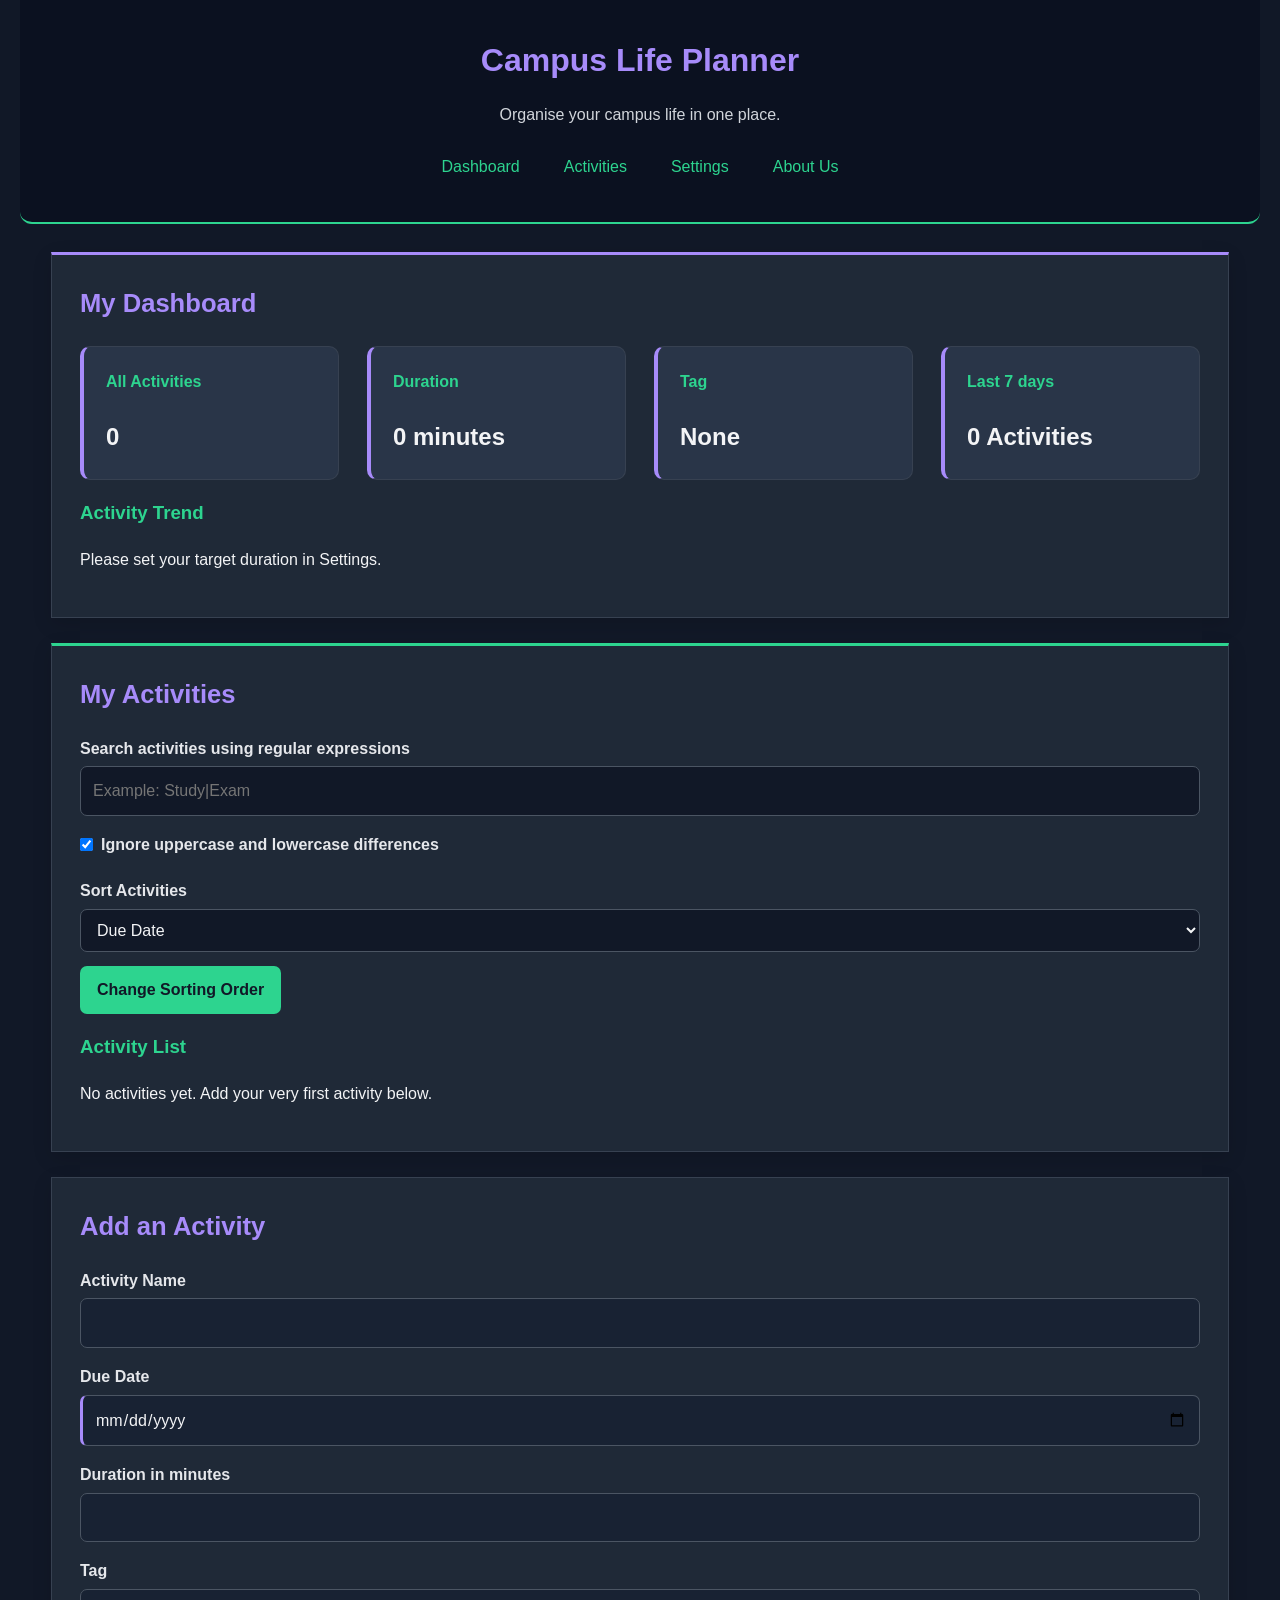
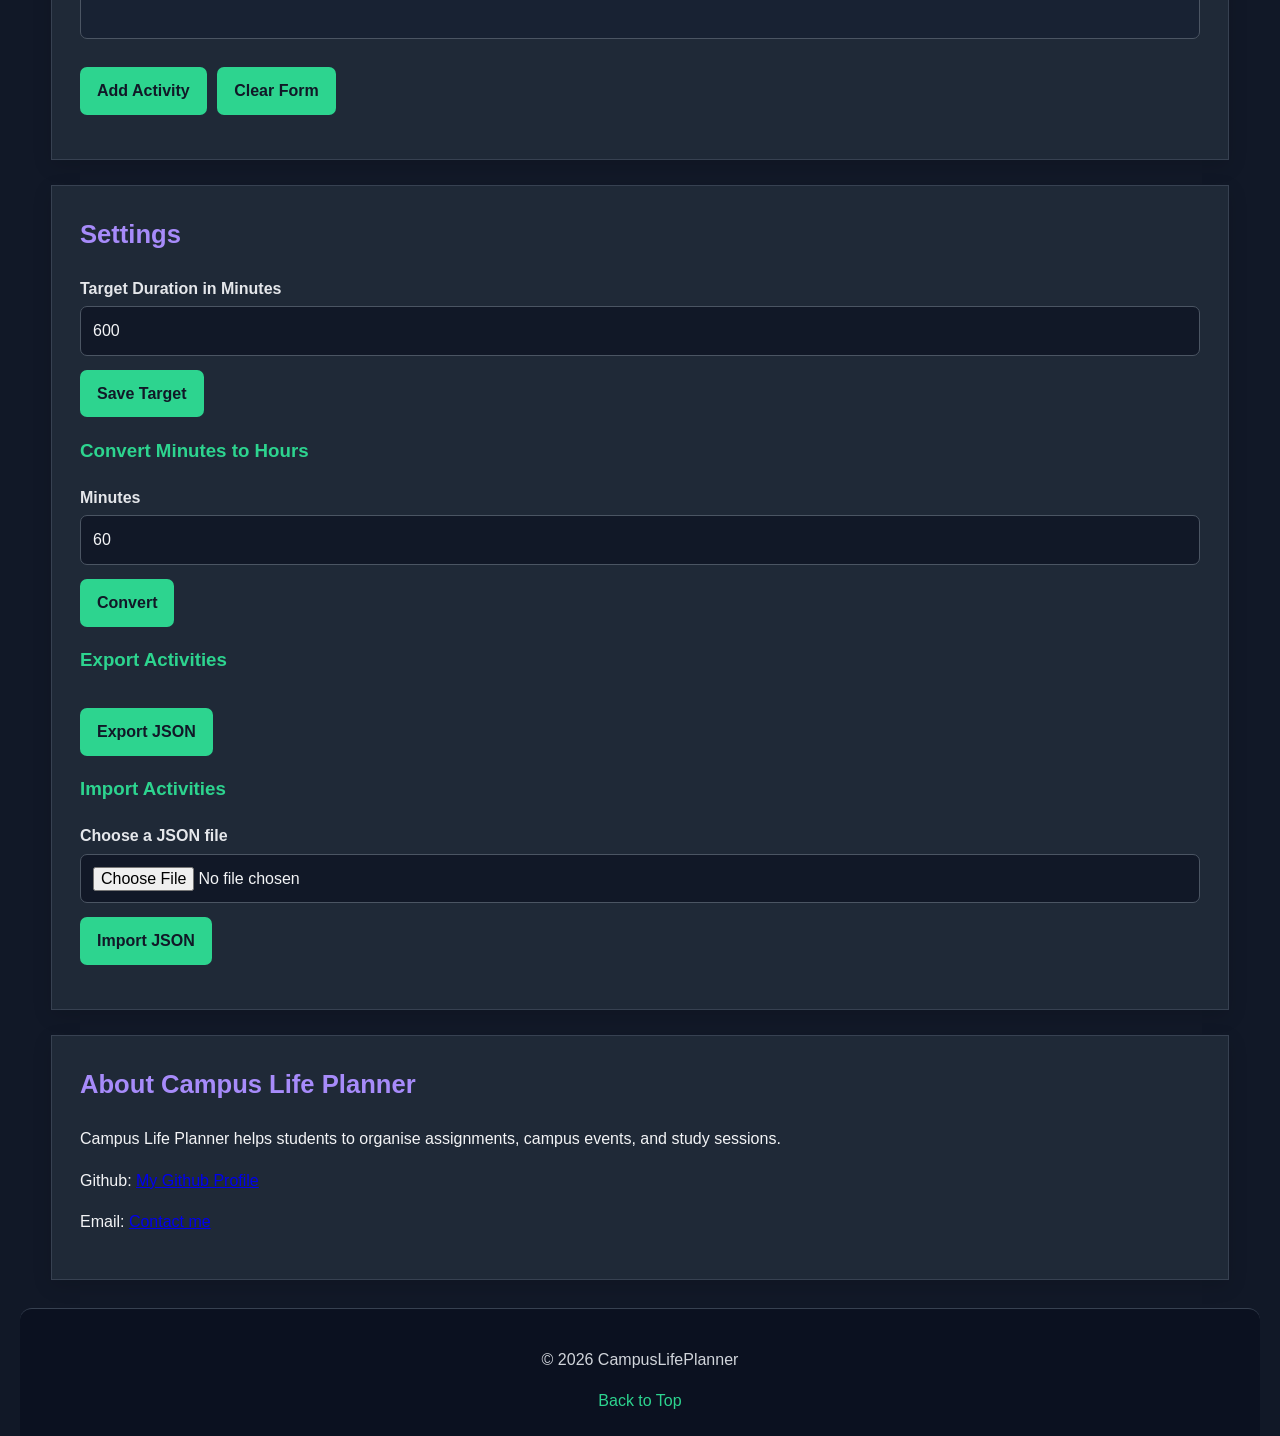
==== index.html @ 2d0b4421 "M2 done: semantic HTML and responsive CSS" ====
<!DOCTYPE html>
<html lang="en">
    <head>
        <meta charset="UTF-8">
        <meta name="viewport" content="width=device-width, initial-scale=1.0">
        <meta name="description" content="Campus Life Planner helps students record and organise tasks, events and study sessions.">
        <title>Campus Life Planner | Campus Life made easier with Campus Life Planner</title>
        <link rel="stylesheet" href="styles/style.css">
        <script src="scripts/main.js" defer></script>
    </head>
    <body>
        <a href="#main-content" class="skip-link"> Skip to main content</a>
        <header>
            <h1> Campus Life Planner</h1>
            <p>Organise your campus life in one place.</p>
            <nav>
                <a href="#dashboard">Dashboard</a>
                <a href="#activities">Activities</a>
                <a href="#settings">Settings</a>
                <a href="#about">About Us</a>
            </nav>
        </header>
        <main id="main-content">
            <section id="dashboard">
                <h2> My Dashboard</h2>
                <div class="dashboard">
                    <article>
                        <h3>All Activities</h3>
                        <p id="total-activities">0</p>
                    </article>
                    <article>
                        <h3>Duration</h3>
                        <p id="total-duration">0 minutes</p>
                    </article>
                    <article>
                        <h3>Tag</h3>
                        <p id="top-tag">None</p>
                    </article>
                    <article>
                        <h3> Last 7 days</h3>
                        <p id="week-total">0 Activities</p>
                    </article>
                </div>
                <h3>Activity Trend</h3>
                <div id="weekly-chart" class="weekly-chart"></div>
                <p id="message" role="status">Please set your target duration in Settings.</p>
            </section>
            <section id="activities">
                <h2>My Activities</h2>
                <label for="search">Search activities using regular expressions</label>
                <input type="search" id="search" placeholder="Example: Study|Exam">
                <label for="ignore-case">
                    <input type="checkbox" id="ignore-case" checked>
                    Ignore uppercase and lowercase differences
                </label>
                <p id="search-message" role="status"></p>
                <label for="sort">Sort Activities</label>
                <select id="sort">
                    <option value="dueDate">Due Date</option>
                    <option value="title">Title</option>
                    <option value="duration">Duration</option>
                </select>
                <button type="button" id="sort-order">Change Sorting Order
                </button>
                <h3>Activity List</h3>
                <div id="activity-list">
                    <p>No activities yet. Add your very first activity below.</p>
                </div>
            </section>
            <section id="form-section">
                <h2 id="form-heading">Add an Activity</h2>
                <form id="activity-form">
                    <input type="hidden" id="activity-id">
                    <label for="title">Activity Name</label>
                    <input type="text" id="title" required>
                    <p id="title-error" class="error"></p>
                    <label for="due-date">Due Date</label>
                    <input type="date" id="due-date" required>
                    <p id="date-error" class="error"></p>
                    <label for="duration">Duration in minutes</label>
                    <input type="number" id="duration" min="0" step="0.01" required>
                    <p id="duration-error" class="error"></p>
                    <label for="tag">Tag</label>
                    <input type="text" id="tag" required>
                    <p id="tag-error" class="error"></p>
                    <button type="submit" id="save-button">Add Activity</button>
                    <button type="reset">Clear Form</button>
                    <p id="form-message" role="status"></p>
                </form>
            </section>
            <section id="settings">
                <h2>Settings</h2>
                <label for="target">Target Duration in Minutes</label>
                <input type="number" id="target" min="0" value="600">
                <button type="button" id="save-target">Save Target</button>
                <h3>Convert Minutes to Hours</h3>
                <label for="minutes">Minutes</label>
                <input type="number" id="minutes" min="0" value="60">
                <button type="button" id="convert">Convert</button>
                <p id="result" role="status"></p>
                <h3>Export Activities</h3>
                <button type="button" id="export">Export JSON</button>
                <h3>Import Activities</h3>
                <label for="import-file">Choose a JSON file</label>
                <input type="file" id="import-file" accept=".json">
                <button type="button" id="import">Import JSON</button>
                <p id="import-message" role="status"></p>
            </section>
            <section id="about">
                <h2>About Campus Life Planner</h2>
                <p>Campus Life Planner helps students to organise assignments, campus events, and study sessions.</p>
                <p>Github: <a href="https://github.com/pkeza1-rgb">My Github Profile</a></p>
                <p>Email: <a href="mailto:p.keza1@alustudent.com">Contact me</a></p>
            </section>
         </main>
         <footer>
            <p>&copy; 2026 CampusLifePlanner</p>
            <a href="#main-content">Back to Top</a>
         </footer>
    </body>
</html>
---- styles/style.css ----
*{
    box-sizing:border-box;
}
html{
    scroll-behavior: smooth;
}
body{
    margin:0;
    padding:0 12px;
    font-family: Arial, sans-serif;
    background-color:#111827;
    color:#F3F4F6;
    line-height:1.6;
}
header{
    background-color:#0B1120;
    padding: 20px 20px;
    text-align:center;
    border-bottom:2px solid#2DD48F;
    border-radius:0 0 12px 12px;
}
h1{
    margin:0;
    color:#A78BFA;
    font-size:2rem;
}
header p{
    color:#D1D5DB;
}
nav{
    display:flex;
    flex-wrap:wrap;
    justify-content: center;
    gap:12px;
    margin-top:18px;
}
nav a{
    display:inline-block;
    padding:8px 12px;
    color:#2DD48F;
    text-decoration:none;
    border-radius:6px;
}
nav a:hover{
    background-color:#293548;
    color:#FFFFFF;
}
main{
    width:100%;
    max-width:1100px;
    margin:28px auto;
}
section{
    min-width:0;
    margin-bottom:25px;
    padding:24px;
    background-color:#1F2937;
    border:1px solid#374151;
    box-shadow:0 6px 18px #00000020;
}
h2{
    margin-top:0;
    color:#A78BFA;
    font-size:1.6rem;
}
h3{
    color:#2DD48F;
}
#dashboard{
    border-top:3px solid#A78BFA;
}
#activities{
    border-top:3px solid#2DD48F;
}
.dashboard{
    display:flex;
    flex-wrap:wrap;
    gap:16px;
}
.dashboard article{
    flex:1 1 200px;
    min-width:0;
    padding:18px;
    background-color:#293548;
    border:1px solid#374151;
    border-left:4px solid#A78BFA;
    border-radius:10px;
    transition: transform 0.2s ease, border-color 0.2s ease;
}
.dashboard article:hover{
    transform:translateY(-3px);
    border-left-color:#2DD48F;
}
.dashboard article h3{
    margin-top:0;
    font-size:1rem;
}
.dashboard article p{
    margin-bottom:0;
    font-size:1.5rem;
    font-weight:bold;
    overflow-wrap:anywhere;
}
label{
    display:block;
    margin-top:16px;
    margin-bottom:5px;
    color:#E5E7EB;
    font-weight:bold;
}
input,select{
    display:block;
    width:100%;
    max-width:100%;
    min-width:0;
    padding:11px 12px;
    margin-top:5px;
    background-color:#111827;
    color:#F3F4F6;
    border:1px solid#4B5563;
    border-radius:7px;
    font:inherit;
}
input[type="date"]{
    border-left:3px solid#A78BFA;
}
label[for="ignore-case"]{
    display:inline-flex;
    align-items:center;
    gap:8px;
}
input[type="checkbox"]{
    width:auto;
    margin:0;
}
input[required]{
    background-color:#182233;
}
input:focus,select:focus{
    border-color:#A78BFA;
    outline:2px solid#A78BFA;
    outline-offset:2px;
}
button{
    display:inline-block;
    max-width:100%;
    padding:11px 17px;
    margin-top:14px;
    margin-right:6px;
    background-color:#2DD48F;
    color:#111827;
    border:none;
    border-radius:7px;
    font:inherit;
    font-weight:bold;
    cursor:pointer;
    overflow-wrap:anywhere;
    transition:background-color 0.2s ease, transform 0.2s ease;
}
button:hover{
    background-color:#5EEAD4;
    transform:translateY(-1px);
}
button:active{
    transform:translateY(0);
}
#activity-list{
    margin-top:16px;
}
.activity-card{
    margin-bottom:14px;
    padding:18px;
    background-color:#293548;
    border:1px solid#374151;
    border-radius:10px;
    overflow-wrap:anywhere;
}
.activity-card h3{
    margin-top:0;
}
.activity-card p{
    color:#D1D5DB;
}
.skip-link{
    position:absolute;
    top:-100px;
    left:12px;
    z-index:10;
    padding:12px;
    background-color:#F3F4F6;
    color:#111827;
    border-radius:6px;
}
.skip-link:focus{
    top:10px;
}
a:focus-visible,
button:focus-visible,
input:focus-visible,
select:focus-visible{
    outline:3px solid #FBBF24;
    outline-offset: 3px;
}
.error{
    color:#FDA4AF;
    font-size:0.9rem;
    margin-top:4px;
}
#message,
#search-message,
#form-message,
#result,
#import-message{
    overflow-wrap:anywhere;
}
footer{
    padding:22px;
    background-color:#0B1120;
    color:#D1D5DB;
    text-align:center;
    border-top:1px solid #374151;
    border-radius:12px 12px 0 0;
}
footer a{
    color:#2DD48F;
    text-decoration:none;
}
footer a:hover{
    text-decoration:underline;
}
@media(min-width:768px){
    body{
        padding:0 20px;
    }
    main{
        width:95%;
    }
    section{
        padding:28px;
    }
    nav{
        gap:20px;
    }
}
@media(min-width:1024px){
    main{
        max-width:1200px;
    }
    header{
        padding:35px 25px;
    }
    .dashboard{
        gap:28px;
    }
    .dashboard article{
        padding:22px;
    }
}
@media(prefers-reduced-motion: reduce){
    html{
        scroll-behavior: auto;
    }
    *,
    *::before,
    *::after{
        transition: none !important;
        animation:none !important;
    }
}
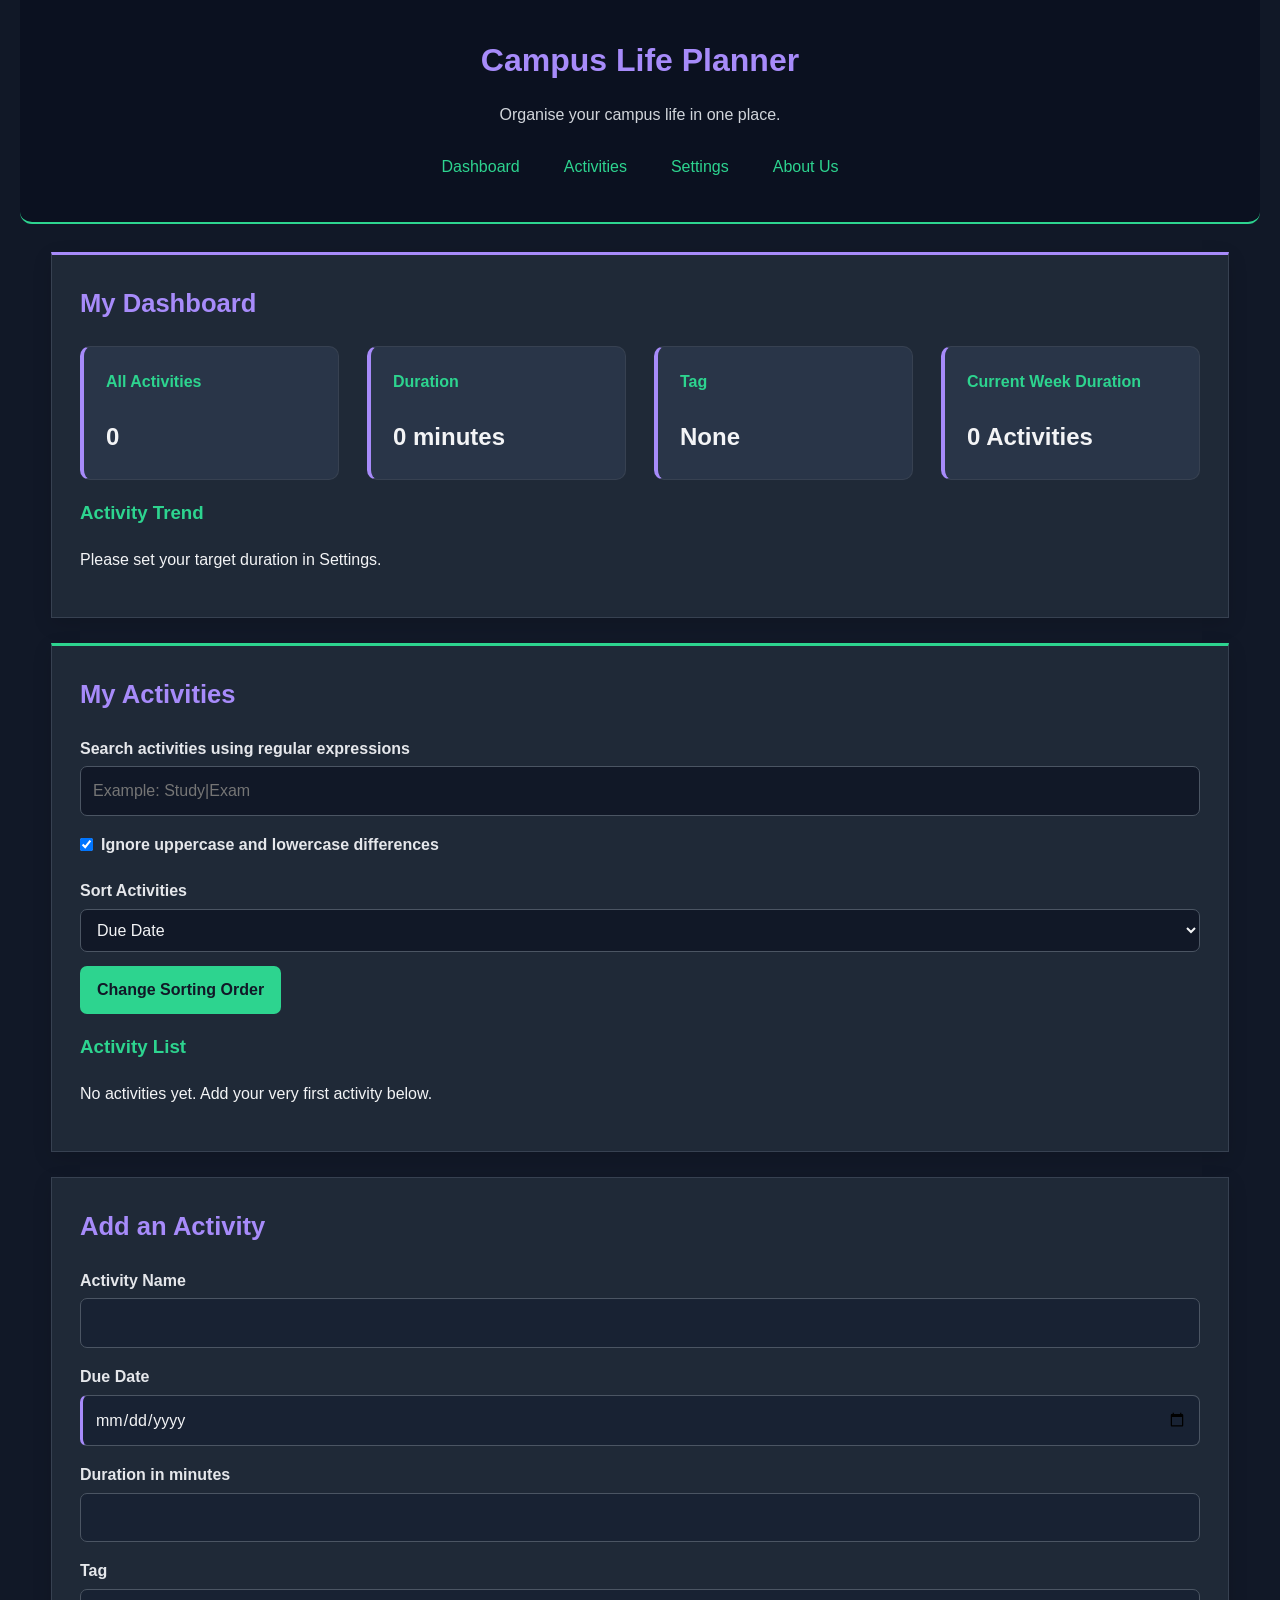
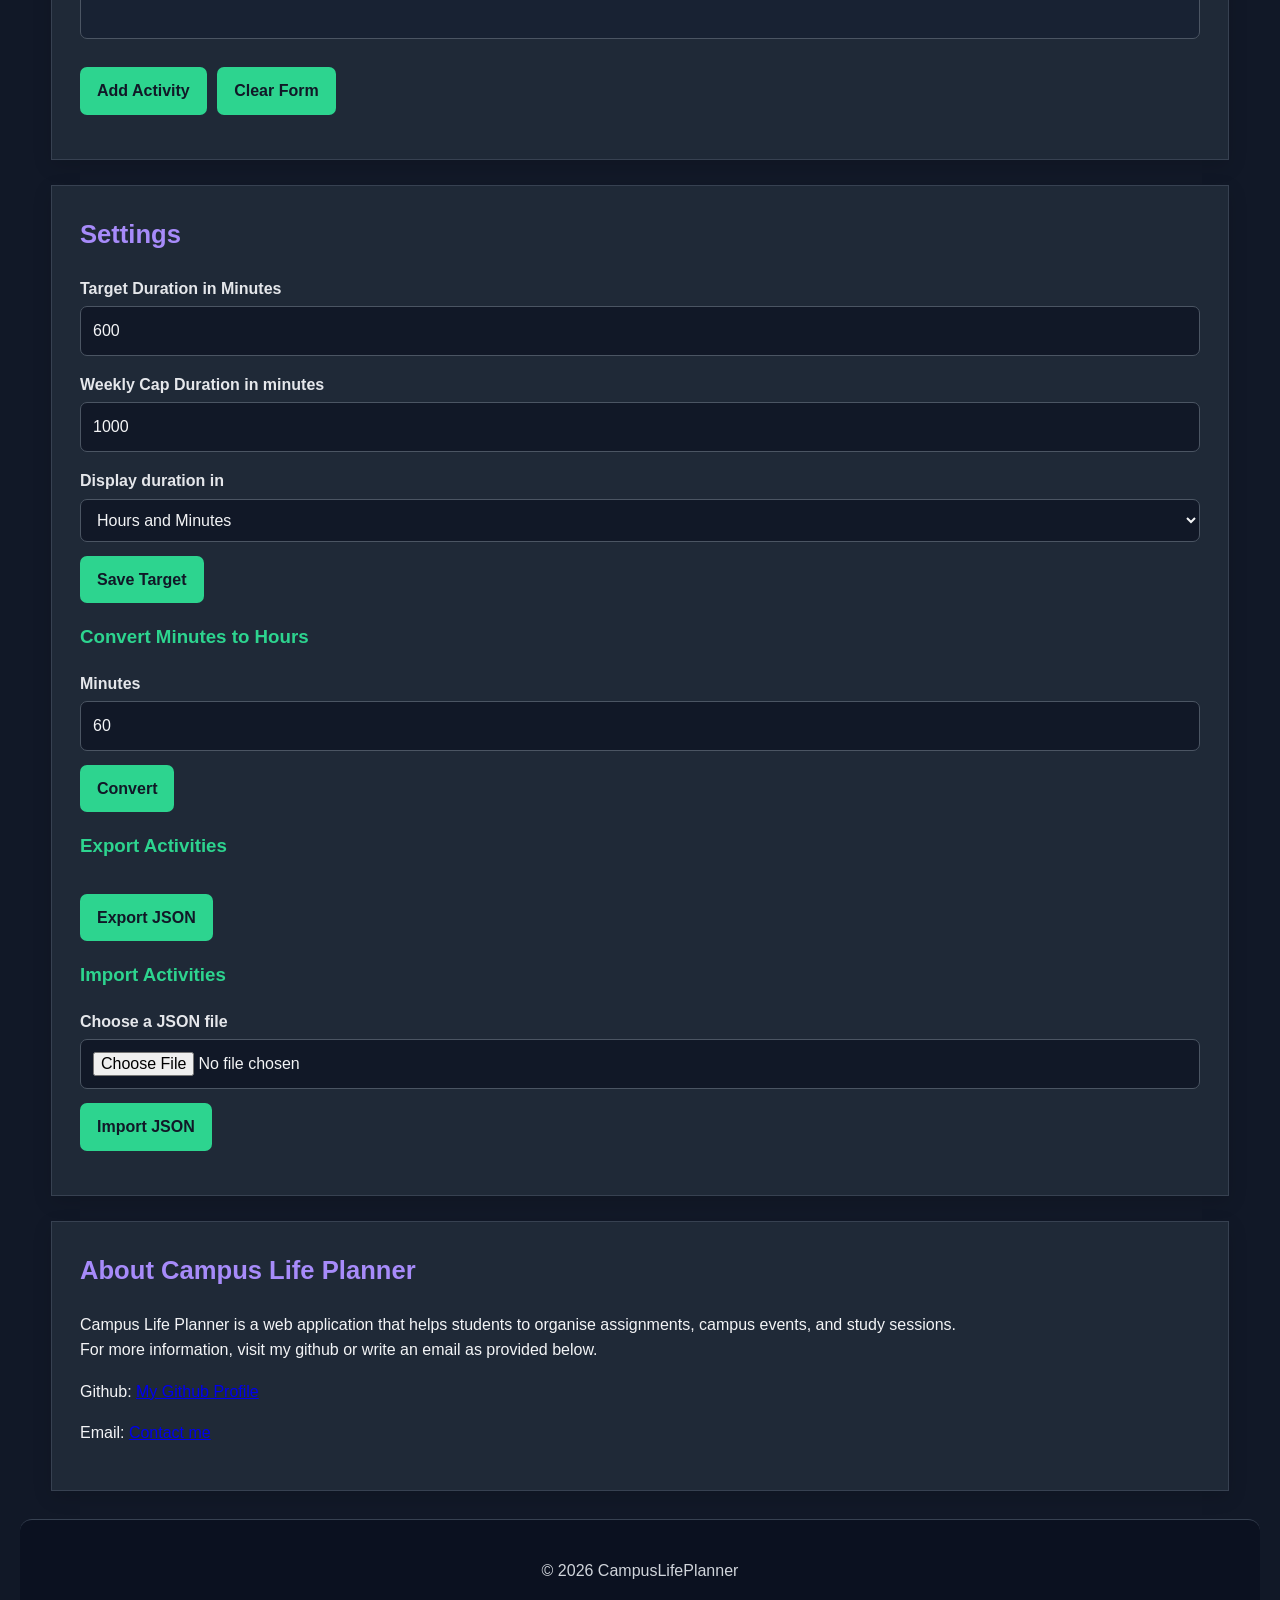
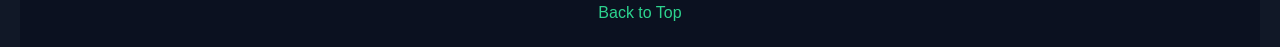
==== commit 99900ee7: "M7 done: additional rectifications and elements" ====
--- a/index.html
+++ b/index.html
@@ -21,7 +21,7 @@
             </nav>
         </header>
         <main id="main-content">
-            <section id="dashboard">
+            <section id="dashboard" class="app-view is-active">
                 <h2> My Dashboard</h2>
                 <div class="dashboard">
                     <article>
@@ -37,15 +37,17 @@
                         <p id="top-tag">None</p>
                     </article>
                     <article>
-                        <h3> Last 7 days</h3>
+                        <h3> Current Week Duration</h3>
                         <p id="week-total">0 Activities</p>
                     </article>
                 </div>
                 <h3>Activity Trend</h3>
-                <div id="weekly-chart" class="weekly-chart"></div>
+                <div id="weekly-chart" class="weekly-chart">
+                <div id="weekly-chart-bar"></div>
+                </div>
                 <p id="message" role="status">Please set your target duration in Settings.</p>
             </section>
-            <section id="activities">
+            <section id="activities" class="app-view">
                 <h2>My Activities</h2>
                 <label for="search">Search activities using regular expressions</label>
                 <input type="search" id="search" placeholder="Example: Study|Exam">
@@ -67,7 +69,7 @@
                     <p>No activities yet. Add your very first activity below.</p>
                 </div>
             </section>
-            <section id="form-section">
+            <section id="form-section" class="app-view">
                 <h2 id="form-heading">Add an Activity</h2>
                 <form id="activity-form">
                     <input type="hidden" id="activity-id">
@@ -78,7 +80,7 @@
                     <input type="date" id="due-date" required>
                     <p id="date-error" class="error"></p>
                     <label for="duration">Duration in minutes</label>
-                    <input type="number" id="duration" min="0" step="0.01" required>
+                    <input type="number" id="duration" min="5" max="720" step="1" required>
                     <p id="duration-error" class="error"></p>
                     <label for="tag">Tag</label>
                     <input type="text" id="tag" required>
@@ -88,11 +90,18 @@
                     <p id="form-message" role="status"></p>
                 </form>
             </section>
-            <section id="settings">
+            <section id="settings" class="app-view">
                 <h2>Settings</h2>
                 <label for="target">Target Duration in Minutes</label>
                 <input type="number" id="target" min="0" value="600">
-                <button type="button" id="save-target">Save Target</button>
+                <label for="weekly-cap">Weekly Cap Duration in minutes</label>
+                <input type="number" id="weekly-cap" min="1" value="1000">
+                <label for="duration-unit">Display duration in</label>
+                <select id="duration-unit">
+                    <option value="minutes">Hours and Minutes</option>
+                    <option value="hours">Decimal Hours</option>           
+                </select>
+                <button id="save-target" type="button">Save Target</button>
                 <h3>Convert Minutes to Hours</h3>
                 <label for="minutes">Minutes</label>
                 <input type="number" id="minutes" min="0" value="60">
@@ -106,9 +115,9 @@
                 <button type="button" id="import">Import JSON</button>
                 <p id="import-message" role="status"></p>
             </section>
-            <section id="about">
+            <section id="about" class="app-view">
                 <h2>About Campus Life Planner</h2>
-                <p>Campus Life Planner helps students to organise assignments, campus events, and study sessions.</p>
+                <p>Campus Life Planner is a web application that helps students to organise assignments, campus events, and study sessions.<br> For more information, visit my github or write an email as provided below.</p>
                 <p>Github: <a href="https://github.com/pkeza1-rgb">My Github Profile</a></p>
                 <p>Email: <a href="mailto:p.keza1@alustudent.com">Contact me</a></p>
             </section>
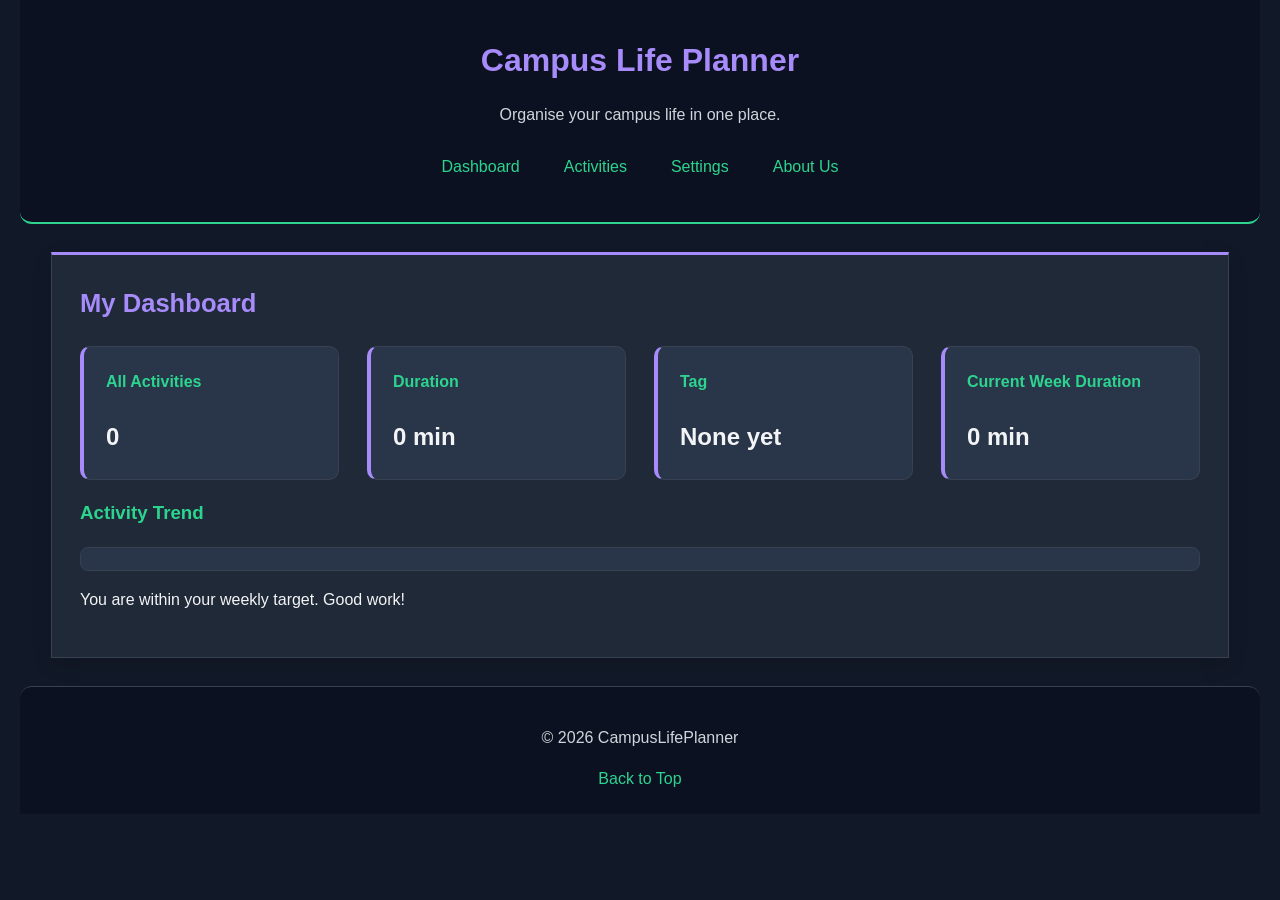
==== commit 85ad8752: "M7 done: Cap error message modification" ====
--- a/index.html
+++ b/index.html
@@ -96,6 +96,7 @@
                 <input type="number" id="target" min="0" value="600">
                 <label for="weekly-cap">Weekly Cap Duration in minutes</label>
                 <input type="number" id="weekly-cap" min="1" value="1000">
+                <p id="cap-error" class="error" role="alert"></p>
                 <label for="duration-unit">Display duration in</label>
                 <select id="duration-unit">
                     <option value="minutes">Hours and Minutes</option>
--- a/styles/style.css
+++ b/styles/style.css
@@ -16,7 +16,7 @@
     background-color:#0B1120;
     padding: 20px 20px;
     text-align:center;
-    border-bottom:2px solid#2DD48F;
+    border-bottom: 2px solid #2DD48F;
     border-radius:0 0 12px 12px;
 }
 h1{
@@ -55,7 +55,7 @@
     margin-bottom:25px;
     padding:24px;
     background-color:#1F2937;
-    border:1px solid#374151;
+    border:1px solid #374151;
     box-shadow:0 6px 18px #00000020;
 }
 h2{
@@ -67,10 +67,10 @@
     color:#2DD48F;
 }
 #dashboard{
-    border-top:3px solid#A78BFA;
+    border-top:3px solid #A78BFA;
 }
 #activities{
-    border-top:3px solid#2DD48F;
+    border-top:3px solid #2DD48F;
 }
 .dashboard{
     display:flex;
@@ -83,7 +83,7 @@
     padding:18px;
     background-color:#293548;
     border:1px solid#374151;
-    border-left:4px solid#A78BFA;
+    border-left:4px solid #A78BFA;
     border-radius:10px;
     transition: transform 0.2s ease, border-color 0.2s ease;
 }
@@ -122,7 +122,7 @@
     font:inherit;
 }
 input[type="date"]{
-    border-left:3px solid#A78BFA;
+    border-left:3px solid #A78BFA;
 }
 label[for="ignore-case"]{
     display:inline-flex;
@@ -138,7 +138,7 @@
 }
 input:focus,select:focus{
     border-color:#A78BFA;
-    outline:2px solid#A78BFA;
+    outline:2px solid #A78BFA;
     outline-offset:2px;
 }
 button{
@@ -171,7 +171,7 @@
     margin-bottom:14px;
     padding:18px;
     background-color:#293548;
-    border:1px solid#374151;
+    border:1px solid #374151;
     border-radius:10px;
     overflow-wrap:anywhere;
 }
@@ -184,15 +184,18 @@
 .skip-link{
     position:absolute;
     top:-100px;
-    left:12px;
-    z-index:10;
-    padding:12px;
-    background-color:#F3F4F6;
+    left:16px;
+    z-index:1000;
+    padding: 12px 16px;
+    background-color:#EC4899;
     color:#111827;
     border-radius:6px;
+    font-weight: bold;
 }
 .skip-link:focus{
     top:10px;
+    outline: 3px solid #F9A8D4;
+    outline-offset: 3px
 }
 a:focus-visible,
 button:focus-visible,
@@ -266,4 +269,26 @@
         transition: none !important;
         animation:none !important;
     }
+}
+#weekly-chart{
+    width: 100%;
+    height: 24px;
+    background-color: #293548;
+    border: 1px solid #374151;
+    border-radius: 8px;
+    overflow: hidden;
+    margin-top: 12px;
+}
+#weekly-chart-bar{
+    width: 0;
+    height: 100%;
+    background-color:#2DD48F;
+    border-radius: 7px;
+    transition: width 0.3s ease;
+}
+.app-view{
+    display:none;
+}
+.app-view.is-active{
+    display: block;
 }
